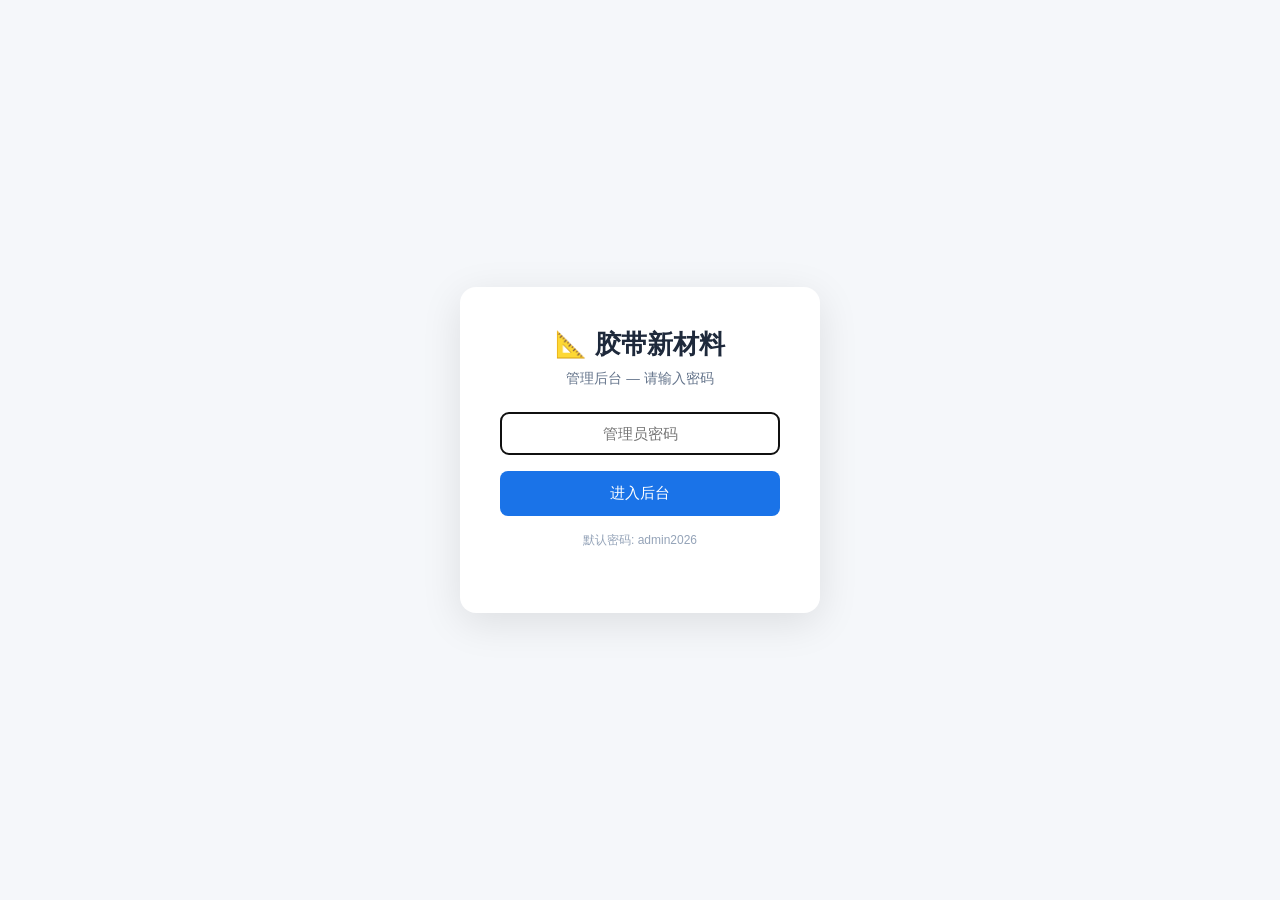
==== admin.html @ 77c5cea5 "Initial commit: 胶粘带行业资讯网站 - 六大板块：公司动态、行业应用、新品发布、展会动态、国内企业、人才交流 - 管理后台 admin.html（密码 admin2026） - 响应式" ====
<!DOCTYPE html>
<html lang="zh-CN">
<head>
  <meta charset="UTF-8">
  <meta name="viewport" content="width=device-width, initial-scale=1.0">
  <title>管理后台 - 胶带新材料</title>
  <style>
    *,*::before,*::after{box-sizing:border-box;margin:0;padding:0}
    :root{--primary:#1a73e8;--danger:#e53935;--success:#2e7d32;--bg:#f5f7fa;--white:#fff;--border:#e2e8f0;--text:#1e293b;--radius:8px}
    body{font-family:-apple-system,BlinkMacSystemFont,"PingFang SC","Microsoft YaHei",sans-serif;background:var(--bg);color:var(--text)}

    /* Login */
    .login-overlay{position:fixed;inset:0;background:var(--bg);display:flex;align-items:center;justify-content:center;z-index:999}
    .login-box{background:var(--white);padding:40px;border-radius:16px;box-shadow:0 10px 40px rgba(0,0,0,.1);text-align:center;width:360px}
    .login-box h1{font-size:1.6rem;margin-bottom:8px}
    .login-box p{color:#64748b;margin-bottom:24px;font-size:.85rem}
    .login-box input{width:100%;padding:12px;border:1px solid var(--border);border-radius:var(--radius);font-size:.95rem;margin-bottom:16px;text-align:center}
    .login-box button{width:100%;padding:12px;background:var(--primary);color:#fff;border:none;border-radius:var(--radius);font-size:.95rem;cursor:pointer}
    .login-error{color:var(--danger);font-size:.82rem;margin-top:8px}

    /* Layout */
    .admin-header{background:var(--white);border-bottom:1px solid var(--border);padding:0 24px;display:flex;align-items:center;justify-content:space-between;height:60px;position:sticky;top:0;z-index:100}
    .admin-header h2{font-size:1.1rem}
    .admin-header .actions{display:flex;gap:10px;align-items:center}
    .admin-header .site-link{font-size:.82rem;color:var(--primary);text-decoration:underline}

    .admin-body{display:flex;min-height:calc(100vh - 60px)}
    .sidebar{width:220px;background:var(--white);border-right:1px solid var(--border);padding:16px 0;flex-shrink:0}
    .sidebar a{display:block;padding:10px 24px;font-size:.88rem;color:var(--text);transition:.15s;border-left:3px solid transparent}
    .sidebar a:hover,.sidebar a.active{background:#e8f0fe;color:var(--primary);border-left-color:var(--primary)}

    .main{padding:24px;flex:1;overflow-y:auto}
    .main h3{font-size:1.15rem;margin-bottom:20px}

    /* Table */
    .toolbar{display:flex;gap:12px;margin-bottom:16px;flex-wrap:wrap}
    .btn{padding:8px 20px;border:none;border-radius:var(--radius);font-size:.85rem;cursor:pointer;font-weight:500;transition:.15s}
    .btn-primary{background:var(--primary);color:#fff}
    .btn-primary:hover{opacity:.9}
    .btn-danger{background:var(--danger);color:#fff}
    .btn-outline{border:1px solid var(--border);background:#fff}
    .btn-outline:hover{background:#f8fafc}
    .btn-success{background:var(--success);color:#fff}

    table{width:100%;background:var(--white);border-radius:var(--radius);overflow:hidden;box-shadow:0 1px 3px rgba(0,0,0,.06)}
    thead{background:#f8fafc}
    th,td{padding:10px 14px;text-align:left;font-size:.82rem;border-bottom:1px solid var(--border)}
    th{font-weight:600;color:#64748b;white-space:nowrap}
    td{max-width:200px;overflow:hidden;text-overflow:ellipsis;white-space:nowrap}
    td.title-col{max-width:280px}
    .actions-col{display:flex;gap:6px}
    .actions-col button{padding:4px 10px;font-size:.75rem;border-radius:4px;cursor:pointer;border:none}
    .btn-edit{background:#e8f0fe;color:var(--primary)}
    .btn-del{background:#fce4ec;color:var(--danger)}

    /* Form */
    .modal-bg{position:fixed;inset:0;background:rgba(0,0,0,.4);display:flex;align-items:center;justify-content:center;z-index:200}
    .modal-bg.hidden{display:none}
    .modal{background:var(--white);border-radius:12px;padding:28px;width:600px;max-width:90vw;max-height:85vh;overflow-y:auto}
    .modal h4{font-size:1.05rem;margin-bottom:20px}
    .modal label{display:block;font-size:.8rem;color:#64748b;margin-bottom:4px;margin-top:12px}
    .modal input,.modal textarea,.modal select{width:100%;padding:8px 12px;border:1px solid var(--border);border-radius:var(--radius);font-size:.85rem;font-family:inherit}
    .modal textarea{resize:vertical;min-height:80px}
    .modal .row{display:flex;gap:12px}
    .modal .row>*{flex:1}
    .modal .btn-row{display:flex;gap:10px;justify-content:flex-end;margin-top:20px}

    .toast{position:fixed;bottom:24px;right:24px;background:var(--success);color:#fff;padding:12px 24px;border-radius:8px;font-size:.85rem;z-index:999;opacity:0;transform:translateY(20px);transition:.3s}
    .toast.show{opacity:1;transform:translateY(0)}

    .badge{padding:2px 8px;border-radius:10px;font-size:.7rem;font-weight:600}
    .badge-info{background:#e8f0fe;color:var(--primary)}

    @media(max-width:768px){
      .admin-body{flex-direction:column}
      .sidebar{width:100%;display:flex;overflow-x:auto;padding:8px;border-right:none;border-bottom:1px solid var(--border)}
      .sidebar a{border-left:none;border-bottom:2px solid transparent;white-space:nowrap;padding:8px 14px}
      .sidebar a.active{border-left:none;border-bottom-color:var(--primary)}
      .main{padding:16px}
    }
  </style>
</head>
<body>

<!-- Login -->
<div class="login-overlay" id="loginOverlay">
  <div class="login-box">
    <h1>📐 胶带新材料</h1>
    <p>管理后台 — 请输入密码</p>
    <input type="password" id="loginPwd" placeholder="管理员密码" autofocus>
    <button onclick="doLogin()">进入后台</button>
    <div class="login-error" id="loginError"></div>
    <p style="margin-top:16px;font-size:.75rem;color:#94a3b8">默认密码: admin2026</p>
  </div>
</div>

<!-- Header -->
<div id="app" style="display:none">
<header class="admin-header">
  <h2>📐 胶带新材料 · 管理后台</h2>
  <div class="actions">
    <a href="index.html" target="_blank" class="site-link">👁 预览网站 →</a>
    <button class="btn btn-success" onclick="publishAll()">📤 发布更新</button>
    <button class="btn btn-outline" onclick="location.reload()">🔄 刷新</button>
  </div>
</header>

<div class="admin-body">
  <nav class="sidebar" id="sidebar">
    <a href="#" data-section="companyNews" class="active">🏢 公司动态</a>
    <a href="#" data-section="applications">🔬 行业应用</a>
    <a href="#" data-section="products">🆕 新品发布</a>
    <a href="#" data-section="exhibitions">🎪 展会动态</a>
    <a href="#" data-section="domesticEnterprises">🇨🇳 国内企业</a>
    <a href="#" data-section="talentJobs">💼 人才交流</a>
  </nav>
  <main class="main" id="mainContent"></main>
</div>
</div>

<div class="toast" id="toast"></div>
<div class="modal-bg hidden" id="modalBg">
  <div class="modal" id="modalContent"></div>
</div>

<script src="js/data.js"></script>
<script>
// ===== Auth =====
const ADMIN_PWD = 'admin2026';
let currentSection = 'companyNews';
let editId = null;

function doLogin() {
  const pwd = document.getElementById('loginPwd').value;
  if (pwd === ADMIN_PWD) {
    document.getElementById('loginOverlay').style.display = 'none';
    document.getElementById('app').style.display = 'block';
    initAdmin();
  } else {
    document.getElementById('loginError').textContent = '密码错误，请重试';
  }
}

document.getElementById('loginPwd').addEventListener('keydown', e => {
  if (e.key === 'Enter') doLogin();
});

// ===== Section Labels =====
const sectionMeta = {
  companyNews: { title: '🏢 知名胶带公司动态资讯', singular: '资讯', fields: ['icon','tag','title','summary','date','source','content'] },
  applications: { title: '🔬 新行业应用', singular: '应用', fields: ['icon','tag','title','summary','date','source','content'] },
  products: { title: '🆕 新产品发布', singular: '产品', fields: ['icon','tag','title','summary','date','brand','source','content'] },
  exhibitions: { title: '🎪 展会动态', singular: '展会', fields: ['month','day','title','location','desc','status','content'] },
  domesticEnterprises: { title: '🇨🇳 国内知名企业动态', singular: '企业动态', fields: ['name','logo_bg','logo_icon','industry','news','date'] },
  talentJobs: { title: '💼 人才交流中心', singular: '岗位', fields: ['company','logo_bg','logo_icon','title','location','salary','tags','desc'] }
};

const fieldLabels = {
  icon:'图标',tag:'标签/分类',title:'标题',summary:'摘要',date:'日期',source:'来源',content:'正文',
  brand:'品牌',month:'月份',day:'日期(日)',location:'地点',desc:'描述',status:'状态',
  name:'企业名称',logo_bg:'Logo背景色',logo_icon:'Logo图标',industry:'行业',news:'新闻内容',
  company:'公司',salary:'薪资',tags:'标签(逗号分隔)'
};

// ===== Init =====
function initAdmin() {
  loadFromStorage();
  document.getElementById('sidebar').addEventListener('click', e => {
    if (e.target.tagName === 'A') {
      e.preventDefault();
      currentSection = e.target.dataset.section;
      document.querySelectorAll('#sidebar a').forEach(a => a.classList.remove('active'));
      e.target.classList.add('active');
      editId = null;
      renderTable();
    }
  });
  renderTable();
}

// ===== Storage =====
function storageKey(section) { return 'tapenews_' + section; }

function loadFromStorage() {
  Object.keys(sectionMeta).forEach(section => {
    const stored = localStorage.getItem(storageKey(section));
    if (stored) {
      window[section] = JSON.parse(stored);
    }
  });
}

function saveToStorage(section) {
  localStorage.setItem(storageKey(section), JSON.stringify(window[section]));
}

// ===== Render Table =====
function renderTable() {
  const meta = sectionMeta[currentSection];
  const data = window[currentSection] || [];
  const fields = meta.fields;

  let html = `<h3>${meta.title}</h3>`;
  html += `<div class="toolbar">
    <button class="btn btn-primary" onclick="openModal()">+ 新增${meta.singular}</button>
    <span style="color:#64748b;font-size:.82rem;align-self:center">共 ${data.length} 条</span>
  </div>`;

  html += `<table><thead><tr>
    ${fields.map(f => `<th>${fieldLabels[f] || f}</th>`).join('')}
    <th>操作</th>
  </tr></thead><tbody>`;

  data.forEach((item, idx) => {
    html += '<tr>';
    fields.forEach(f => {
      let val = item[f];
      if (Array.isArray(val)) val = val.join(', ');
      if (val === undefined || val === null) val = '';
      html += `<td class="${f==='title'?'title-col':''}" title="${String(val).replace(/"/g,'&quot;')}">${String(val).substring(0,60)}</td>`;
    });
    html += `<td class="actions-col">
      <button class="btn-edit" onclick="openModal(${idx})">编辑</button>
      <button class="btn-del" onclick="deleteItem(${idx})">删除</button>
    </td></tr>`;
  });

  html += '</tbody></table>';
  document.getElementById('mainContent').innerHTML = html;
}

// ===== Modal =====
function openModal(idx) {
  editId = (idx !== undefined) ? idx : null;
  const meta = sectionMeta[currentSection];
  const data = window[currentSection] || [];
  const item = editId !== null ? data[editId] : {};
  const fields = meta.fields;

  let html = `<h4>${editId !== null ? '编辑' : '新增'}${meta.singular}</h4>`;
  fields.forEach(f => {
    let val = item[f] !== undefined ? item[f] : '';
    if (Array.isArray(val)) val = val.join(', ');
    const label = fieldLabels[f] || f;
    if (f === 'content' || f === 'news' || f === 'desc' || f === 'summary') {
      html += `<label>${label}</label><textarea name="${f}">${String(val).replace(/</g,'&lt;').replace(/>/g,'&gt;')}</textarea>`;
    } else if (f === 'status') {
      html += `<label>${label}</label><select name="${f}">
        <option value="upcoming" ${val==='upcoming'?'selected':''}>即将举办</option>
        <option value="ongoing" ${val==='ongoing'?'selected':''}>进行中</option>
        <option value="past" ${val==='past'?'selected':''}>已结束</option>
      </select>`;
    } else {
      html += `<div class="row"><div style="flex:1"><label>${label}</label><input name="${f}" value="${String(val).replace(/"/g,'&quot;')}"></div></div>`;
    }
  });

  html += `<div class="btn-row">
    <button class="btn btn-outline" onclick="closeModal()">取消</button>
    <button class="btn btn-primary" onclick="saveItem()">保存</button>
  </div>`;

  document.getElementById('modalContent').innerHTML = html;
  document.getElementById('modalBg').classList.remove('hidden');
}

function closeModal() {
  document.getElementById('modalBg').classList.add('hidden');
  editId = null;
}

function saveItem() {
  const meta = sectionMeta[currentSection];
  const fields = meta.fields;
  const formData = {};
  fields.forEach(f => {
    const el = document.querySelector(`#modalContent [name="${f}"]`);
    let val = el ? el.value : '';
    if (f === 'tags') {
      val = val.split(',').map(s => s.trim()).filter(Boolean);
    }
    formData[f] = val;
  });

  if (!window[currentSection]) window[currentSection] = [];
  const data = window[currentSection];

  if (editId !== null) {
    data[editId] = formData;
  } else {
    formData.id = data.length > 0 ? Math.max(...data.map(d => d.id)) + 1 : 1;
    data.push(formData);
  }

  saveToStorage(currentSection);
  closeModal();
  renderTable();
  showToast('✅ 已保存（记得点「发布更新」同步到网站）');
}

function deleteItem(idx) {
  if (!confirm('确定删除这条记录吗？')) return;
  window[currentSection].splice(idx, 1);
  saveToStorage(currentSection);
  renderTable();
  showToast('🗑 已删除');
}

// ===== Publish =====
function publishAll() {
  Object.keys(sectionMeta).forEach(section => {
    saveToStorage(section);
  });
  showToast('🎉 内容已发布！刷新网站即可看到更新');
}

// ===== Toast =====
function showToast(msg) {
  const t = document.getElementById('toast');
  t.textContent = msg;
  t.classList.add('show');
  setTimeout(() => t.classList.remove('show'), 2500);
}

// Keyboard: ESC to close modal
document.addEventListener('keydown', e => {
  if (e.key === 'Escape') closeModal();
});
document.getElementById('modalBg').addEventListener('click', e => {
  if (e.target === document.getElementById('modalBg')) closeModal();
});
</script>
</body>
</html>
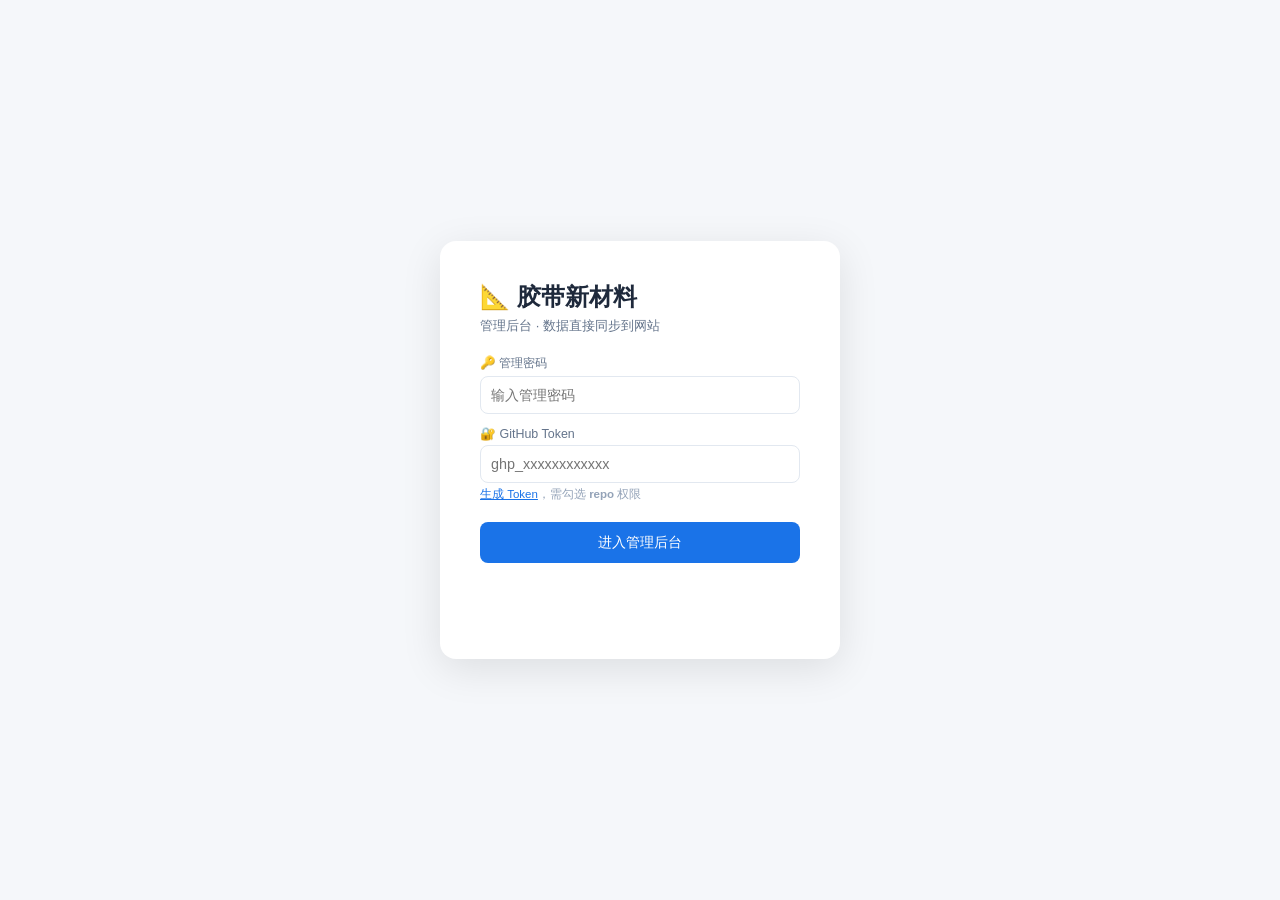
==== commit 4a7af571: "升级管理后台 [admin.html]" ====
--- a/admin.html
+++ b/admin.html
@@ -1,231 +1,366 @@
 <!DOCTYPE html>
 <html lang="zh-CN">
 <head>
-  <meta charset="UTF-8">
-  <meta name="viewport" content="width=device-width, initial-scale=1.0">
-  <title>管理后台 - 胶带新材料</title>
-  <style>
-    *,*::before,*::after{box-sizing:border-box;margin:0;padding:0}
-    :root{--primary:#1a73e8;--danger:#e53935;--success:#2e7d32;--bg:#f5f7fa;--white:#fff;--border:#e2e8f0;--text:#1e293b;--radius:8px}
-    body{font-family:-apple-system,BlinkMacSystemFont,"PingFang SC","Microsoft YaHei",sans-serif;background:var(--bg);color:var(--text)}
-
-    /* Login */
-    .login-overlay{position:fixed;inset:0;background:var(--bg);display:flex;align-items:center;justify-content:center;z-index:999}
-    .login-box{background:var(--white);padding:40px;border-radius:16px;box-shadow:0 10px 40px rgba(0,0,0,.1);text-align:center;width:360px}
-    .login-box h1{font-size:1.6rem;margin-bottom:8px}
-    .login-box p{color:#64748b;margin-bottom:24px;font-size:.85rem}
-    .login-box input{width:100%;padding:12px;border:1px solid var(--border);border-radius:var(--radius);font-size:.95rem;margin-bottom:16px;text-align:center}
-    .login-box button{width:100%;padding:12px;background:var(--primary);color:#fff;border:none;border-radius:var(--radius);font-size:.95rem;cursor:pointer}
-    .login-error{color:var(--danger);font-size:.82rem;margin-top:8px}
-
-    /* Layout */
-    .admin-header{background:var(--white);border-bottom:1px solid var(--border);padding:0 24px;display:flex;align-items:center;justify-content:space-between;height:60px;position:sticky;top:0;z-index:100}
-    .admin-header h2{font-size:1.1rem}
-    .admin-header .actions{display:flex;gap:10px;align-items:center}
-    .admin-header .site-link{font-size:.82rem;color:var(--primary);text-decoration:underline}
-
-    .admin-body{display:flex;min-height:calc(100vh - 60px)}
-    .sidebar{width:220px;background:var(--white);border-right:1px solid var(--border);padding:16px 0;flex-shrink:0}
-    .sidebar a{display:block;padding:10px 24px;font-size:.88rem;color:var(--text);transition:.15s;border-left:3px solid transparent}
-    .sidebar a:hover,.sidebar a.active{background:#e8f0fe;color:var(--primary);border-left-color:var(--primary)}
-
-    .main{padding:24px;flex:1;overflow-y:auto}
-    .main h3{font-size:1.15rem;margin-bottom:20px}
-
-    /* Table */
-    .toolbar{display:flex;gap:12px;margin-bottom:16px;flex-wrap:wrap}
-    .btn{padding:8px 20px;border:none;border-radius:var(--radius);font-size:.85rem;cursor:pointer;font-weight:500;transition:.15s}
-    .btn-primary{background:var(--primary);color:#fff}
-    .btn-primary:hover{opacity:.9}
-    .btn-danger{background:var(--danger);color:#fff}
-    .btn-outline{border:1px solid var(--border);background:#fff}
-    .btn-outline:hover{background:#f8fafc}
-    .btn-success{background:var(--success);color:#fff}
-
-    table{width:100%;background:var(--white);border-radius:var(--radius);overflow:hidden;box-shadow:0 1px 3px rgba(0,0,0,.06)}
-    thead{background:#f8fafc}
-    th,td{padding:10px 14px;text-align:left;font-size:.82rem;border-bottom:1px solid var(--border)}
-    th{font-weight:600;color:#64748b;white-space:nowrap}
-    td{max-width:200px;overflow:hidden;text-overflow:ellipsis;white-space:nowrap}
-    td.title-col{max-width:280px}
-    .actions-col{display:flex;gap:6px}
-    .actions-col button{padding:4px 10px;font-size:.75rem;border-radius:4px;cursor:pointer;border:none}
-    .btn-edit{background:#e8f0fe;color:var(--primary)}
-    .btn-del{background:#fce4ec;color:var(--danger)}
-
-    /* Form */
-    .modal-bg{position:fixed;inset:0;background:rgba(0,0,0,.4);display:flex;align-items:center;justify-content:center;z-index:200}
-    .modal-bg.hidden{display:none}
-    .modal{background:var(--white);border-radius:12px;padding:28px;width:600px;max-width:90vw;max-height:85vh;overflow-y:auto}
-    .modal h4{font-size:1.05rem;margin-bottom:20px}
-    .modal label{display:block;font-size:.8rem;color:#64748b;margin-bottom:4px;margin-top:12px}
-    .modal input,.modal textarea,.modal select{width:100%;padding:8px 12px;border:1px solid var(--border);border-radius:var(--radius);font-size:.85rem;font-family:inherit}
-    .modal textarea{resize:vertical;min-height:80px}
-    .modal .row{display:flex;gap:12px}
-    .modal .row>*{flex:1}
-    .modal .btn-row{display:flex;gap:10px;justify-content:flex-end;margin-top:20px}
-
-    .toast{position:fixed;bottom:24px;right:24px;background:var(--success);color:#fff;padding:12px 24px;border-radius:8px;font-size:.85rem;z-index:999;opacity:0;transform:translateY(20px);transition:.3s}
-    .toast.show{opacity:1;transform:translateY(0)}
-
-    .badge{padding:2px 8px;border-radius:10px;font-size:.7rem;font-weight:600}
-    .badge-info{background:#e8f0fe;color:var(--primary)}
-
-    @media(max-width:768px){
-      .admin-body{flex-direction:column}
-      .sidebar{width:100%;display:flex;overflow-x:auto;padding:8px;border-right:none;border-bottom:1px solid var(--border)}
-      .sidebar a{border-left:none;border-bottom:2px solid transparent;white-space:nowrap;padding:8px 14px}
-      .sidebar a.active{border-left:none;border-bottom-color:var(--primary)}
-      .main{padding:16px}
-    }
-  </style>
+<meta charset="UTF-8">
+<meta name="viewport" content="width=device-width, initial-scale=1.0">
+<title>管理后台 - 胶带新材料</title>
+<style>
+*,*::before,*::after{box-sizing:border-box;margin:0;padding:0}
+:root{--primary:#1a73e8;--danger:#e53935;--success:#2e7d32;--bg:#f5f7fa;--white:#fff;--border:#e2e8f0;--text:#1e293b;--radius:8px}
+body{font-family:-apple-system,BlinkMacSystemFont,"PingFang SC","Microsoft YaHei",sans-serif;background:var(--bg);color:var(--text)}
+
+.login-overlay{position:fixed;inset:0;background:var(--bg);display:flex;align-items:center;justify-content:center;z-index:999}
+.login-box{background:var(--white);padding:40px;border-radius:16px;box-shadow:0 10px 40px rgba(0,0,0,.1);width:400px}
+.login-box h1{font-size:1.5rem;margin-bottom:4px}
+.login-box .sub{color:#64748b;font-size:.82rem;margin-bottom:20px}
+.login-box label{display:block;font-size:.78rem;color:#64748b;margin-bottom:4px;margin-top:12px}
+.login-box input{width:100%;padding:10px;border:1px solid var(--border);border-radius:var(--radius);font-size:.9rem}
+.login-box .hint{font-size:.72rem;color:#94a3b8;margin-top:4px}
+.login-box .hint a{color:var(--primary)}
+.login-box .btn-login{width:100%;padding:11px;background:var(--primary);color:#fff;border:none;border-radius:var(--radius);font-size:.9rem;cursor:pointer;margin-top:20px;font-weight:500}
+.login-box .btn-login:disabled{opacity:.6;cursor:not-allowed}
+.login-error{color:var(--danger);font-size:.8rem;margin-top:8px;min-height:20px}
+.login-status{color:var(--success);font-size:.8rem;margin-top:8px;min-height:20px}
+
+.admin-header{background:var(--white);border-bottom:1px solid var(--border);padding:0 24px;display:flex;align-items:center;justify-content:space-between;height:56px;position:sticky;top:0;z-index:100}
+.admin-header h2{font-size:1.05rem;display:flex;align-items:center;gap:8px}
+.admin-header .actions{display:flex;gap:8px;align-items:center}
+.admin-header .site-link{font-size:.78rem;color:var(--primary);text-decoration:none;padding:4px 10px;border-radius:4px;border:1px solid var(--primary)}
+.admin-header .site-link:hover{background:#e8f0fe}
+
+.admin-body{display:flex;min-height:calc(100vh - 56px)}
+.sidebar{width:200px;background:var(--white);border-right:1px solid var(--border);padding:12px 0;flex-shrink:0}
+.sidebar a{display:flex;align-items:center;gap:8px;padding:10px 20px;font-size:.84rem;color:var(--text);transition:.15s;border-left:3px solid transparent;cursor:pointer}
+.sidebar a:hover,.sidebar a.active{background:#e8f0fe;color:var(--primary);border-left-color:var(--primary)}
+.sidebar a .count{font-size:.7rem;background:#e2e8f0;padding:1px 6px;border-radius:8px;margin-left:auto}
+
+.main{padding:24px;flex:1;overflow-y:auto}
+.main h3{font-size:1.1rem;margin-bottom:16px;display:flex;align-items:center;gap:10px}
+.main h3 .badge{font-size:.75rem;font-weight:400;background:#e8f0fe;color:var(--primary);padding:2px 10px;border-radius:10px}
+
+.toolbar{display:flex;gap:10px;margin-bottom:16px;flex-wrap:wrap;align-items:center}
+.btn{padding:7px 16px;border:none;border-radius:var(--radius);font-size:.82rem;cursor:pointer;font-weight:500;transition:.15s;display:inline-flex;align-items:center;gap:5px}
+.btn-primary{background:var(--primary);color:#fff}
+.btn-primary:hover{opacity:.9}
+.btn-danger{background:var(--danger);color:#fff}
+.btn-outline{border:1px solid var(--border);background:#fff}
+.btn-outline:hover{background:#f8fafc}
+.btn-success{background:var(--success);color:#fff}
+.btn:disabled{opacity:.5;cursor:not-allowed}
+
+table{width:100%;background:var(--white);border-radius:var(--radius);overflow:hidden;box-shadow:0 1px 3px rgba(0,0,0,.06)}
+thead{background:#f8fafc}
+th,td{padding:9px 12px;text-align:left;font-size:.8rem;border-bottom:1px solid var(--border)}
+th{font-weight:600;color:#64748b;white-space:nowrap}
+td{max-width:180px;overflow:hidden;text-overflow:ellipsis;white-space:nowrap}
+td.title-col{max-width:260px}
+.actions-col{display:flex;gap:5px}
+.actions-col button{padding:3px 9px;font-size:.72rem;border-radius:4px;cursor:pointer;border:none}
+.btn-edit{background:#e8f0fe;color:var(--primary)}
+.btn-del{background:#fce4ec;color:var(--danger)}
+.btn-preview{background:#f3e5f5;color:#7b1fa2}
+
+.empty-state{text-align:center;padding:60px 20px;color:#94a3b8}
+.empty-state .icon{font-size:3rem;margin-bottom:12px}
+.empty-state p{font-size:.9rem}
+
+.modal-bg{position:fixed;inset:0;background:rgba(0,0,0,.4);display:flex;align-items:center;justify-content:center;z-index:200}
+.modal-bg.hidden{display:none}
+.modal{background:var(--white);border-radius:12px;padding:24px;width:640px;max-width:92vw;max-height:85vh;overflow-y:auto}
+.modal h4{font-size:1rem;margin-bottom:16px}
+.modal .field{margin-bottom:12px}
+.modal label{display:block;font-size:.78rem;color:#64748b;margin-bottom:3px}
+.modal input,.modal textarea,.modal select{width:100%;padding:8px 10px;border:1px solid var(--border);border-radius:var(--radius);font-size:.84rem;font-family:inherit}
+.modal textarea{resize:vertical;min-height:70px}
+.modal .row{display:flex;gap:10px}
+.modal .row>*{flex:1}
+.modal .btn-row{display:flex;gap:8px;justify-content:flex-end;margin-top:16px}
+
+.toast{position:fixed;bottom:20px;right:20px;background:var(--success);color:#fff;padding:10px 20px;border-radius:8px;font-size:.82rem;z-index:999;opacity:0;transform:translateY(20px);transition:.3s}
+.toast.show{opacity:1;transform:translateY(0)}
+.toast.error{background:var(--danger)}
+
+.badge{padding:2px 7px;border-radius:8px;font-size:.68rem;font-weight:600}
+.badge-info{background:#e8f0fe;color:var(--primary)}
+
+.sync-bar{background:#fffbe6;border-bottom:1px solid #fef08a;padding:6px 20px;font-size:.76rem;color:#92400e;display:flex;align-items:center;gap:8px}
+.sync-bar .dot{width:6px;height:6px;border-radius:50%;background:#f59e0b;animation:pulse 1.5s infinite}
+.sync-bar.success{background:#f0fdf4;border-color:#86efac;color:#166534}
+.sync-bar.success .dot{background:#22c55e;animation:none}
+@keyframes pulse{0%,100%{opacity:1}50%{opacity:.3}}
+
+@media(max-width:768px){
+  .admin-body{flex-direction:column}
+  .sidebar{width:100%;display:flex;overflow-x:auto;padding:6px;border-right:none;border-bottom:1px solid var(--border)}
+  .sidebar a{border-left:none;border-bottom:2px solid transparent;white-space:nowrap;padding:8px 14px}
+  .sidebar a.active{border-bottom-color:var(--primary)}
+  .main{padding:16px}
+}
+</style>
 </head>
 <body>
 
-<!-- Login -->
 <div class="login-overlay" id="loginOverlay">
   <div class="login-box">
     <h1>📐 胶带新材料</h1>
-    <p>管理后台 — 请输入密码</p>
-    <input type="password" id="loginPwd" placeholder="管理员密码" autofocus>
-    <button onclick="doLogin()">进入后台</button>
+    <div class="sub">管理后台 · 数据直接同步到网站</div>
+    <label>🔑 管理密码</label>
+    <input type="password" id="loginPwd" placeholder="输入管理密码" onkeydown="if(event.key==='Enter')doLogin()">
+    <label>🔐 GitHub Token</label>
+    <input type="password" id="loginToken" placeholder="ghp_xxxxxxxxxxxx">
+    <div class="hint"><a href="https://github.com/settings/tokens" target="_blank">生成 Token</a>，需勾选 <b>repo</b> 权限</div>
+    <button class="btn-login" id="loginBtn" onclick="doLogin()">进入管理后台</button>
     <div class="login-error" id="loginError"></div>
-    <p style="margin-top:16px;font-size:.75rem;color:#94a3b8">默认密码: admin2026</p>
+    <div class="login-status" id="loginStatus"></div>
   </div>
 </div>
 
-<!-- Header -->
-<div id="app" style="display:none">
-<header class="admin-header">
-  <h2>📐 胶带新材料 · 管理后台</h2>
-  <div class="actions">
-    <a href="index.html" target="_blank" class="site-link">👁 预览网站 →</a>
-    <button class="btn btn-success" onclick="publishAll()">📤 发布更新</button>
-    <button class="btn btn-outline" onclick="location.reload()">🔄 刷新</button>
+<div id="adminWrap" style="display:none">
+  <div class="sync-bar" id="syncBar">
+    <span class="dot"></span>
+    <span id="syncMsg">正在从 GitHub 加载数据…</span>
   </div>
-</header>
-
-<div class="admin-body">
-  <nav class="sidebar" id="sidebar">
-    <a href="#" data-section="companyNews" class="active">🏢 公司动态</a>
-    <a href="#" data-section="applications">🔬 行业应用</a>
-    <a href="#" data-section="products">🆕 新品发布</a>
-    <a href="#" data-section="exhibitions">🎪 展会动态</a>
-    <a href="#" data-section="domesticEnterprises">🇨🇳 国内企业</a>
-    <a href="#" data-section="talentJobs">💼 人才交流</a>
-  </nav>
-  <main class="main" id="mainContent"></main>
+  <div class="admin-header">
+    <h2>📐 胶带新材料 · 管理后台</h2>
+    <div class="actions">
+      <a href="https://ch-tape.github.io/tape-site/" target="_blank" class="site-link">🔗 访问网站</a>
+      <button class="btn btn-outline" onclick="doLogout()" title="退出登录">退出</button>
+    </div>
+  </div>
+  <div class="admin-body">
+    <div class="sidebar" id="sidebar">
+      <a class="active" data-section="company-news">🏭 公司动态 <span class="count" id="cnt-company-news">0</span></a>
+      <a data-section="applications">💡 行业应用 <span class="count" id="cnt-applications">0</span></a>
+      <a data-section="products">🆕 新品发布 <span class="count" id="cnt-products">0</span></a>
+      <a data-section="exhibitions">📅 展会动态 <span class="count" id="cnt-exhibitions">0</span></a>
+      <a data-section="domestic">🇨🇳 国内企业 <span class="count" id="cnt-domestic">0</span></a>
+      <a data-section="talent">💼 人才交流 <span class="count" id="cnt-talent">0</span></a>
+    </div>
+    <div class="main" id="mainContent"></div>
+  </div>
 </div>
-</div>
-
-<div class="toast" id="toast"></div>
+
 <div class="modal-bg hidden" id="modalBg">
   <div class="modal" id="modalContent"></div>
 </div>
 
-<script src="js/data.js"></script>
+<div class="toast" id="toast"></div>
+
 <script>
-// ===== Auth =====
-const ADMIN_PWD = 'admin2026';
-let currentSection = 'companyNews';
+// ===== Config =====
+const REPO_OWNER = 'ch-tape';
+const REPO_NAME = 'tape-site';
+const DATA_PATH = 'js/data.js';
+const ADMIN_PASSWORD = 'tapenews2024';
+
+const sectionMeta = {
+  'company-news': { varName: 'companyNews', title: '公司动态', singular: '资讯', fields: ['icon','tag','title','summary','date','source','content'] },
+  'applications': { varName: 'applications', title: '行业应用', singular: '应用', fields: ['icon','tag','title','summary','date','source','content'] },
+  'products': { varName: 'products', title: '新品发布', singular: '新品', fields: ['icon','tag','title','summary','date','source','content'] },
+  'exhibitions': { varName: 'exhibitions', title: '展会动态', singular: '展会', fields: ['icon','tag','title','summary','date','location','status','content'] },
+  'domestic': { varName: 'domesticEnterprises', title: '国内企业', singular: '企业', fields: ['logo_bg','logo_icon','name','industry','news','date'] },
+  'talent': { varName: 'talentJobs', title: '人才交流', singular: '职位', fields: ['company','logo_bg','logo_icon','title','location','salary','tags','desc'] }
+};
+
+const fieldLabels = {
+  icon:'图标',tag:'标签',title:'标题',summary:'摘要',date:'日期',source:'来源',content:'正文',
+  location:'地点',status:'状态',logo_bg:'Logo底色',logo_icon:'Logo图标',name:'企业名',industry:'行业',
+  news:'动态',company:'企业',salary:'薪资',tags:'标签(逗号分隔)',desc:'描述'
+};
+
+const sectionComments = {
+  companyNews: '板块一：知名胶带公司动态资讯',
+  applications: '板块二：新行业应用',
+  products: '板块三：新产品发布',
+  exhibitions: '板块四：展会动态',
+  domesticEnterprises: '板块五：国内胶带企业资讯',
+  talentJobs: '板块六：人才交流中心'
+};
+
+let ghToken = '';
+let currentSection = 'company-news';
+let dataCache = {};
 let editId = null;
 
+// ===== Login =====
 function doLogin() {
-  const pwd = document.getElementById('loginPwd').value;
-  if (pwd === ADMIN_PWD) {
-    document.getElementById('loginOverlay').style.display = 'none';
-    document.getElementById('app').style.display = 'block';
-    initAdmin();
-  } else {
-    document.getElementById('loginError').textContent = '密码错误，请重试';
-  }
-}
-
-document.getElementById('loginPwd').addEventListener('keydown', e => {
-  if (e.key === 'Enter') doLogin();
-});
-
-// ===== Section Labels =====
-const sectionMeta = {
-  companyNews: { title: '🏢 知名胶带公司动态资讯', singular: '资讯', fields: ['icon','tag','title','summary','date','source','content'] },
-  applications: { title: '🔬 新行业应用', singular: '应用', fields: ['icon','tag','title','summary','date','source','content'] },
-  products: { title: '🆕 新产品发布', singular: '产品', fields: ['icon','tag','title','summary','date','brand','source','content'] },
-  exhibitions: { title: '🎪 展会动态', singular: '展会', fields: ['month','day','title','location','desc','status','content'] },
-  domesticEnterprises: { title: '🇨🇳 国内知名企业动态', singular: '企业动态', fields: ['name','logo_bg','logo_icon','industry','news','date'] },
-  talentJobs: { title: '💼 人才交流中心', singular: '岗位', fields: ['company','logo_bg','logo_icon','title','location','salary','tags','desc'] }
-};
-
-const fieldLabels = {
-  icon:'图标',tag:'标签/分类',title:'标题',summary:'摘要',date:'日期',source:'来源',content:'正文',
-  brand:'品牌',month:'月份',day:'日期(日)',location:'地点',desc:'描述',status:'状态',
-  name:'企业名称',logo_bg:'Logo背景色',logo_icon:'Logo图标',industry:'行业',news:'新闻内容',
-  company:'公司',salary:'薪资',tags:'标签(逗号分隔)'
-};
-
-// ===== Init =====
-function initAdmin() {
-  loadFromStorage();
-  document.getElementById('sidebar').addEventListener('click', e => {
-    if (e.target.tagName === 'A') {
-      e.preventDefault();
-      currentSection = e.target.dataset.section;
-      document.querySelectorAll('#sidebar a').forEach(a => a.classList.remove('active'));
-      e.target.classList.add('active');
-      editId = null;
-      renderTable();
+  const pwd = document.getElementById('loginPwd').value.trim();
+  const token = document.getElementById('loginToken').value.trim();
+  const err = document.getElementById('loginError');
+  const status = document.getElementById('loginStatus');
+  err.textContent = '';
+  status.textContent = '';
+
+  if (pwd !== ADMIN_PASSWORD) { err.textContent = '❌ 密码错误'; return; }
+  if (!token || !token.startsWith('ghp_')) { err.textContent = '❌ Token 格式不正确，需要以 ghp_ 开头'; return; }
+
+  ghToken = token;
+  document.getElementById('loginBtn').disabled = true;
+  status.textContent = '⏳ 正在连接 GitHub…';
+  document.getElementById('loginPwd').disabled = true;
+  document.getElementById('loginToken').disabled = true;
+
+  loadFromGitHub()
+    .then(() => {
+      localStorage.setItem('tape_admin_token', token);
+      document.getElementById('loginOverlay').style.display = 'none';
+      document.getElementById('adminWrap').style.display = 'block';
+      updateSyncBar('success', '✅ 数据已从 GitHub 加载 · 上次保存者: ' + (dataCache._lastAuthor || '未知'));
+      currentSection = 'company-news';
+      switchSection('company-news');
+    })
+    .catch(e => {
+      err.textContent = '❌ ' + e.message;
+      document.getElementById('loginBtn').disabled = false;
+      document.getElementById('loginPwd').disabled = false;
+      document.getElementById('loginToken').disabled = false;
+      status.textContent = '';
+    });
+}
+
+function doLogout() {
+  localStorage.removeItem('tape_admin_token');
+  ghToken = '';
+  dataCache = {};
+  document.getElementById('adminWrap').style.display = 'none';
+  document.getElementById('loginOverlay').style.display = 'flex';
+  document.getElementById('loginPwd').value = '';
+  document.getElementById('loginPwd').disabled = false;
+  document.getElementById('loginToken').value = '';
+  document.getElementById('loginToken').disabled = false;
+  document.getElementById('loginBtn').disabled = false;
+  document.getElementById('loginError').textContent = '';
+}
+
+// ===== GitHub API =====
+async function ghApi(method, path, body) {
+  const res = await fetch('https://api.github.com' + path, {
+    method,
+    headers: {
+      'Authorization': 'Bearer ' + ghToken,
+      'Accept': 'application/vnd.github+json',
+      'Content-Type': 'application/json'
+    },
+    body: body ? JSON.stringify(body) : undefined
+  });
+  const data = await res.json();
+  if (!res.ok) throw new Error(data.message || res.status + ' ' + res.statusText);
+  return data;
+}
+
+async function loadFromGitHub() {
+  updateSyncBar('loading', '正在从 GitHub 加载 data.js…');
+  const file = await ghApi('GET', '/repos/' + REPO_OWNER + '/' + REPO_NAME + '/contents/' + DATA_PATH);
+  const content = atob(file.content);
+  dataCache._sha = file.sha;
+  dataCache._lastAuthor = file.commit?.author?.name || '';
+
+  // Parse JS arrays
+  Object.keys(sectionMeta).forEach(sectionKey => {
+    const meta = sectionMeta[sectionKey];
+    const regex = new RegExp('const\s+' + meta.varName + '\s*=\s*(\[[\s\S]*?\])\s*;');
+    const match = content.match(regex);
+    if (match) {
+      try {
+        dataCache[sectionKey] = JSON.parse(match[1]);
+      } catch(e) {
+        dataCache[sectionKey] = [];
+      }
+    } else {
+      dataCache[sectionKey] = [];
     }
   });
+  updateCounts();
+}
+
+async function saveToGitHub() {
+  updateSyncBar('loading', '正在保存到 GitHub…');
+  const js = generateDataJS();
+  const body = {
+    message: '更新内容 [' + new Date().toLocaleString('zh-CN') + ']',
+    content: btoa(unescape(encodeURIComponent(js))),
+    sha: dataCache._sha
+  };
+  const result = await ghApi('PUT', '/repos/' + REPO_OWNER + '/' + REPO_NAME + '/contents/' + DATA_PATH, body);
+  dataCache._sha = result.content.sha;
+  dataCache._lastAuthor = result.commit?.author?.name || '';
+  updateSyncBar('success', '✅ 已保存到 GitHub · 网站将在 1-2 分钟后自动更新');
+  showToast('✅ 保存成功！网站自动更新中…');
+
+  // Clear localStorage to force site to read fresh data
+  Object.keys(sectionMeta).forEach(sk => {
+    localStorage.removeItem('tapenews_' + sectionMeta[sk].varName);
+  });
+}
+
+function generateDataJS() {
+  let js = '';
+  const sectionKeys = Object.keys(sectionMeta);
+  sectionKeys.forEach((sectionKey, idx) => {
+    const meta = sectionMeta[sectionKey];
+    const data = dataCache[sectionKey] || [];
+    if (idx > 0) js += '\n';
+    js += '// ===== ' + (sectionComments[meta.varName] || meta.title) + ' =====\n';
+    js += 'const ' + meta.varName + ' = ' + JSON.stringify(data, null, 2) + ';\n';
+  });
+  return js;
+}
+
+function updateSyncBar(state, msg) {
+  const bar = document.getElementById('syncBar');
+  const msgEl = document.getElementById('syncMsg');
+  bar.className = 'sync-bar' + (state === 'success' ? ' success' : '');
+  msgEl.textContent = msg;
+}
+
+function updateCounts() {
+  Object.keys(sectionMeta).forEach(sk => {
+    const cnt = (dataCache[sk] || []).length;
+    const el = document.getElementById('cnt-' + sk);
+    if (el) el.textContent = cnt;
+  });
+}
+
+// ===== Navigation =====
+function switchSection(sectionKey) {
+  currentSection = sectionKey;
+  document.querySelectorAll('#sidebar a').forEach(a => a.classList.remove('active'));
+  document.querySelector('#sidebar [data-section="' + sectionKey + '"]').classList.add('active');
   renderTable();
 }
 
-// ===== Storage =====
-function storageKey(section) { return 'tapenews_' + section; }
-
-function loadFromStorage() {
-  Object.keys(sectionMeta).forEach(section => {
-    const stored = localStorage.getItem(storageKey(section));
-    if (stored) {
-      window[section] = JSON.parse(stored);
-    }
-  });
-}
-
-function saveToStorage(section) {
-  localStorage.setItem(storageKey(section), JSON.stringify(window[section]));
-}
-
-// ===== Render Table =====
+// ===== Render =====
 function renderTable() {
   const meta = sectionMeta[currentSection];
-  const data = window[currentSection] || [];
+  const data = dataCache[currentSection] || [];
   const fields = meta.fields;
 
-  let html = `<h3>${meta.title}</h3>`;
-  html += `<div class="toolbar">
-    <button class="btn btn-primary" onclick="openModal()">+ 新增${meta.singular}</button>
-    <span style="color:#64748b;font-size:.82rem;align-self:center">共 ${data.length} 条</span>
-  </div>`;
-
-  html += `<table><thead><tr>
-    ${fields.map(f => `<th>${fieldLabels[f] || f}</th>`).join('')}
-    <th>操作</th>
-  </tr></thead><tbody>`;
-
-  data.forEach((item, idx) => {
-    html += '<tr>';
-    fields.forEach(f => {
-      let val = item[f];
-      if (Array.isArray(val)) val = val.join(', ');
-      if (val === undefined || val === null) val = '';
-      html += `<td class="${f==='title'?'title-col':''}" title="${String(val).replace(/"/g,'&quot;')}">${String(val).substring(0,60)}</td>`;
+  let html = '<h3>' + meta.title + ' <span class="badge">共 ' + data.length + ' 条</span></h3>';
+  html += '<div class="toolbar">';
+  html += '<button class="btn btn-primary" onclick="openModal()">+ 新增' + meta.singular + '</button>';
+  html += '<button class="btn btn-success" onclick="saveToGitHub()">📤 发布到网站</button>';
+  html += '<button class="btn btn-outline" onclick="loadFromGitHub().then(()=>{switchSection(currentSection);updateSyncBar('success','✅ 已从 GitHub 重新加载');showToast('✅ 已刷新');})">🔄 刷新数据</button>';
+  html += '</div>';
+
+  if (data.length === 0) {
+    html += '<div class="empty-state"><div class="icon">📭</div><p>还没有内容，点击「新增' + meta.singular + '」开始</p></div>';
+  } else {
+    html += '<table><thead><tr>';
+    fields.forEach(f => html += '<th>' + (fieldLabels[f] || f) + '</th>');
+    html += '<th>操作</th></tr></thead><tbody>';
+    data.forEach((item, idx) => {
+      html += '<tr>';
+      fields.forEach(f => {
+        let val = item[f];
+        if (Array.isArray(val)) val = val.join(', ');
+        if (val === undefined || val === null) val = '';
+        html += '<td class="' + (f === 'title' || f === 'name' ? 'title-col' : '') + '" title="' + String(val).replace(/"/g, '&quot;') + '">' + String(val).substring(0, 55) + '</td>';
+      });
+      html += '<td class="actions-col"><button class="btn-edit" onclick="openModal(' + idx + ')">编辑</button><button class="btn-del" onclick="deleteItem(' + idx + ')">删除</button></td></tr>';
     });
-    html += `<td class="actions-col">
-      <button class="btn-edit" onclick="openModal(${idx})">编辑</button>
-      <button class="btn-del" onclick="deleteItem(${idx})">删除</button>
-    </td></tr>`;
-  });
-
-  html += '</tbody></table>';
+    html += '</tbody></table>';
+  }
+
   document.getElementById('mainContent').innerHTML = html;
 }
 
@@ -233,32 +368,26 @@
 function openModal(idx) {
   editId = (idx !== undefined) ? idx : null;
   const meta = sectionMeta[currentSection];
-  const data = window[currentSection] || [];
+  const data = dataCache[currentSection] || [];
   const item = editId !== null ? data[editId] : {};
   const fields = meta.fields;
 
-  let html = `<h4>${editId !== null ? '编辑' : '新增'}${meta.singular}</h4>`;
+  let html = '<h4>' + (editId !== null ? '编辑' : '新增') + meta.singular + '</h4>';
   fields.forEach(f => {
     let val = item[f] !== undefined ? item[f] : '';
     if (Array.isArray(val)) val = val.join(', ');
     const label = fieldLabels[f] || f;
     if (f === 'content' || f === 'news' || f === 'desc' || f === 'summary') {
-      html += `<label>${label}</label><textarea name="${f}">${String(val).replace(/</g,'&lt;').replace(/>/g,'&gt;')}</textarea>`;
+      html += '<div class="field"><label>' + label + '</label><textarea name="' + f + '" rows="4">' + String(val).replace(/</g, '&lt;').replace(/>/g, '&gt;') + '</textarea></div>';
     } else if (f === 'status') {
-      html += `<label>${label}</label><select name="${f}">
-        <option value="upcoming" ${val==='upcoming'?'selected':''}>即将举办</option>
-        <option value="ongoing" ${val==='ongoing'?'selected':''}>进行中</option>
-        <option value="past" ${val==='past'?'selected':''}>已结束</option>
-      </select>`;
+      html += '<div class="field"><label>' + label + '</label><select name="' + f + '"><option value="upcoming" ' + (val==='upcoming'?'selected':'') + '>即将举办</option><option value="ongoing" ' + (val==='ongoing'?'selected':'') + '>进行中</option><option value="past" ' + (val==='past'?'selected':'') + '>已结束</option></select></div>';
+    } else if (f === 'tags') {
+      html += '<div class="field"><label>' + label + '</label><input name="' + f + '" value="' + String(val).replace(/"/g, '&quot;') + '" placeholder="用逗号分隔"></div>';
     } else {
-      html += `<div class="row"><div style="flex:1"><label>${label}</label><input name="${f}" value="${String(val).replace(/"/g,'&quot;')}"></div></div>`;
+      html += '<div class="field"><label>' + label + '</label><input name="' + f + '" value="' + String(val).replace(/"/g, '&quot;') + '"></div>';
     }
   });
-
-  html += `<div class="btn-row">
-    <button class="btn btn-outline" onclick="closeModal()">取消</button>
-    <button class="btn btn-primary" onclick="saveItem()">保存</button>
-  </div>`;
+  html += '<div class="btn-row"><button class="btn btn-outline" onclick="closeModal()">取消</button><button class="btn btn-primary" onclick="saveItem()">保存到暂存</button></div>';
 
   document.getElementById('modalContent').innerHTML = html;
   document.getElementById('modalBg').classList.remove('hidden');
@@ -274,16 +403,14 @@
   const fields = meta.fields;
   const formData = {};
   fields.forEach(f => {
-    const el = document.querySelector(`#modalContent [name="${f}"]`);
+    const el = document.querySelector('#modalContent [name="' + f + '"]');
     let val = el ? el.value : '';
-    if (f === 'tags') {
-      val = val.split(',').map(s => s.trim()).filter(Boolean);
-    }
+    if (f === 'tags') val = val.split(',').map(s => s.trim()).filter(Boolean);
     formData[f] = val;
   });
 
-  if (!window[currentSection]) window[currentSection] = [];
-  const data = window[currentSection];
+  if (!dataCache[currentSection]) dataCache[currentSection] = [];
+  const data = dataCache[currentSection];
 
   if (editId !== null) {
     data[editId] = formData;
@@ -292,43 +419,49 @@
     data.push(formData);
   }
 
-  saveToStorage(currentSection);
   closeModal();
   renderTable();
-  showToast('✅ 已保存（记得点「发布更新」同步到网站）');
+  updateCounts();
+  updateSyncBar('loading', '⚠️ 内容已暂存，请点击「发布到网站」推送到 GitHub');
+  showToast('📝 已暂存 · 点击「发布到网站」提交');
 }
 
 function deleteItem(idx) {
-  if (!confirm('确定删除这条记录吗？')) return;
-  window[currentSection].splice(idx, 1);
-  saveToStorage(currentSection);
+  if (!confirm('确定删除吗？此操作需「发布到网站」后生效')) return;
+  dataCache[currentSection].splice(idx, 1);
   renderTable();
-  showToast('🗑 已删除');
-}
-
-// ===== Publish =====
-function publishAll() {
-  Object.keys(sectionMeta).forEach(section => {
-    saveToStorage(section);
-  });
-  showToast('🎉 内容已发布！刷新网站即可看到更新');
+  updateCounts();
+  updateSyncBar('loading', '⚠️ 内容已暂存，请点击「发布到网站」推送到 GitHub');
+  showToast('🗑 已标记删除 · 点击「发布到网站」提交');
 }
 
 // ===== Toast =====
-function showToast(msg) {
+function showToast(msg, isError) {
   const t = document.getElementById('toast');
   t.textContent = msg;
-  t.classList.add('show');
-  setTimeout(() => t.classList.remove('show'), 2500);
-}
-
-// Keyboard: ESC to close modal
+  t.className = 'toast ' + (isError ? 'error' : '') + ' show';
+  setTimeout(() => t.classList.remove('show'), 3000);
+}
+
+// ===== Event Listeners =====
+document.getElementById('modalBg').addEventListener('click', e => {
+  if (e.target === document.getElementById('modalBg')) closeModal();
+});
 document.addEventListener('keydown', e => {
   if (e.key === 'Escape') closeModal();
 });
-document.getElementById('modalBg').addEventListener('click', e => {
-  if (e.target === document.getElementById('modalBg')) closeModal();
+document.getElementById('sidebar').addEventListener('click', e => {
+  const a = e.target.closest('a');
+  if (a && a.dataset.section) switchSection(a.dataset.section);
 });
+
+// ===== Auto-login =====
+(function() {
+  const savedToken = localStorage.getItem('tape_admin_token');
+  if (savedToken) {
+    document.getElementById('loginToken').value = savedToken;
+  }
+})();
 </script>
 </body>
-</html>
+</html>
